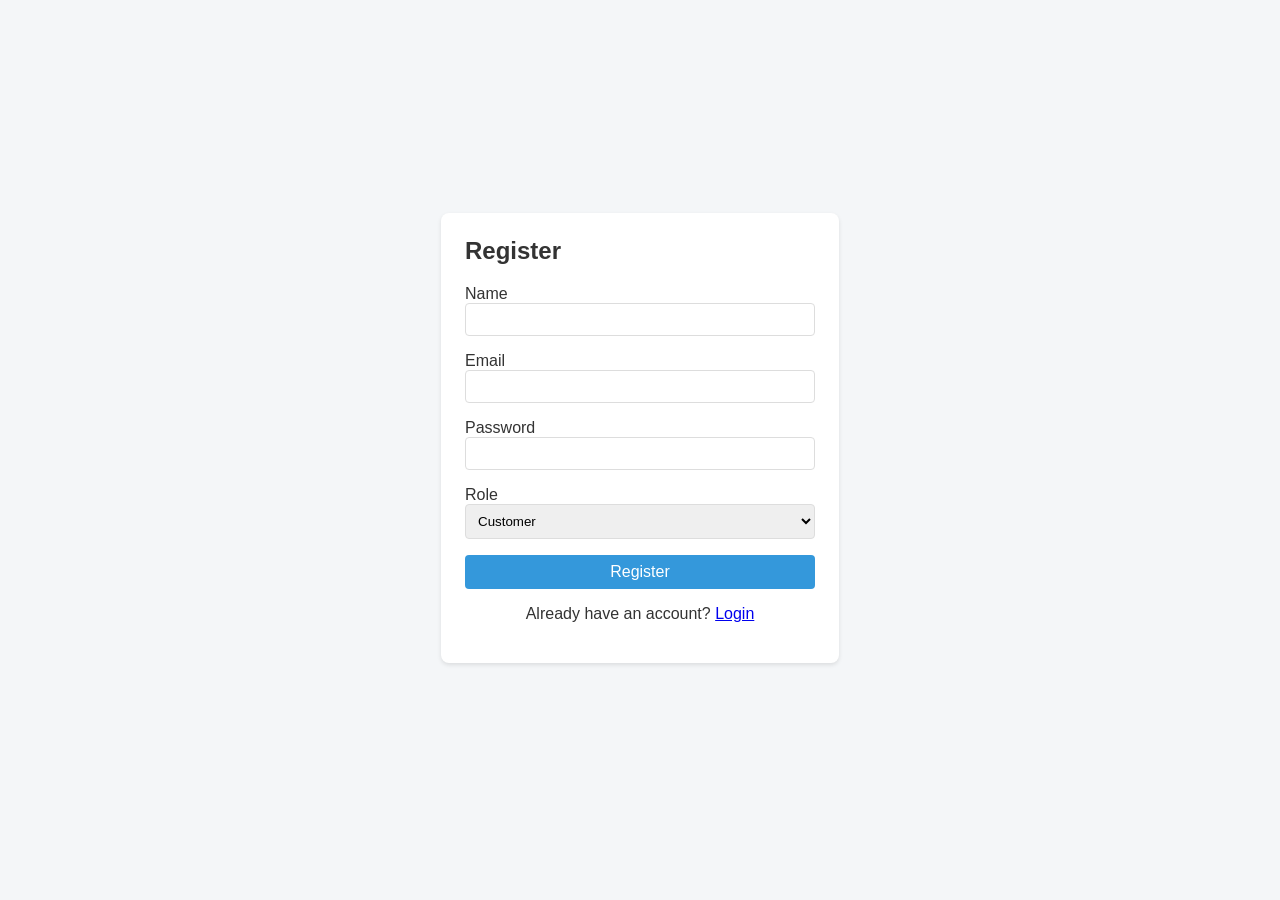
==== frontend/auth/register.html @ 5d61d7de "first commit" ====
<!DOCTYPE html>
<html lang="en">

<head>
    <meta charset="UTF-8">
    <title>Register - Billing System</title>
    <link rel="stylesheet" href="../style.css">
</head>

<body style="display:flex; justify-content:center; align-items:center; height:100vh;">

    <div class="card" style="width: 350px;">
        <h2>Register</h2>
        <form id="registerForm">
            <label>Name</label>
            <input type="text" id="name" required>

            <label>Email</label>
            <input type="email" id="email" required>

            <label>Password</label>
            <input type="password" id="password" required>

            <label>Role</label>
            <select id="role">
                <option value="user">Customer</option>
                <option value="company">Company</option>
            </select>

            <button type="submit" style="width:100%">Register</button>
        </form>
        <p style="text-align:center; margin-top:1rem;">
            Already have an account? <a href="login.html">Login</a>
        </p>
    </div>

    <script src="../config.js"></script>
    <script>
        document.getElementById('registerForm').addEventListener('submit', async (e) => {
            e.preventDefault();
            const name = document.getElementById('name').value;
            const email = document.getElementById('email').value;
            const password = document.getElementById('password').value;
            const role = document.getElementById('role').value;

            try {
                const res = await fetch(`${API_URL}/auth/register`, {
                    method: 'POST',
                    headers: { 'Content-Type': 'application/json' },
                    body: JSON.stringify({ name, email, password, role })
                });

                if (!res.ok) {
                    const err = await res.json();
                    throw new Error(err.detail || 'Registration failed');
                }

                alert('Registration successful! Please login.');
                window.location.href = 'login.html';
            } catch (err) {
                alert(err.message);
            }
        });
    </script>
</body>

</html>
---- frontend/style.css ----
body {
    font-family: 'Segoe UI', Tahoma, Geneva, Verdana, sans-serif;
    margin: 0;
    padding: 0;
    background-color: #f4f6f8;
    color: #333;
}

header {
    background-color: #2c3e50;
    color: white;
    padding: 1rem;
    display: flex;
    justify-content: space-between;
    align-items: center;
}

h1, h2 {
    margin-top: 0;
}

.container {
    max-width: 900px;
    margin: 2rem auto;
    padding: 0 1rem;
}

.card {
    background: white;
    padding: 1.5rem;
    border-radius: 8px;
    box-shadow: 0 2px 4px rgba(0,0,0,0.1);
    margin-bottom: 1.5rem;
}

button {
    background-color: #3498db;
    color: white;
    border: none;
    padding: 0.5rem 1rem;
    border-radius: 4px;
    cursor: pointer;
    font-size: 1rem;
}

button:hover {
    background-color: #2980b9;
}

button.secondary {
    background-color: #95a5a6;
}

button.danger {
    background-color: #e74c3c;
}

input, select {
    padding: 0.5rem;
    border: 1px solid #ddd;
    border-radius: 4px;
    margin-bottom: 1rem;
    width: 100%;
    box-sizing: border-box;
}

table {
    width: 100%;
    border-collapse: collapse;
}

th, td {
    text-align: left;
    padding: 0.75rem;
    border-bottom: 1px solid #eee;
}

th {
    background-color: #f8f9fa;
}

.navbar a {
    color: white;
    text-decoration: none;
    margin-left: 1rem;
}

.status-active { color: #27ae60; font-weight: bold; }
.status-pending { color: #f39c12; font-weight: bold; }
.status-expired { color: #c0392b; font-weight: bold; }
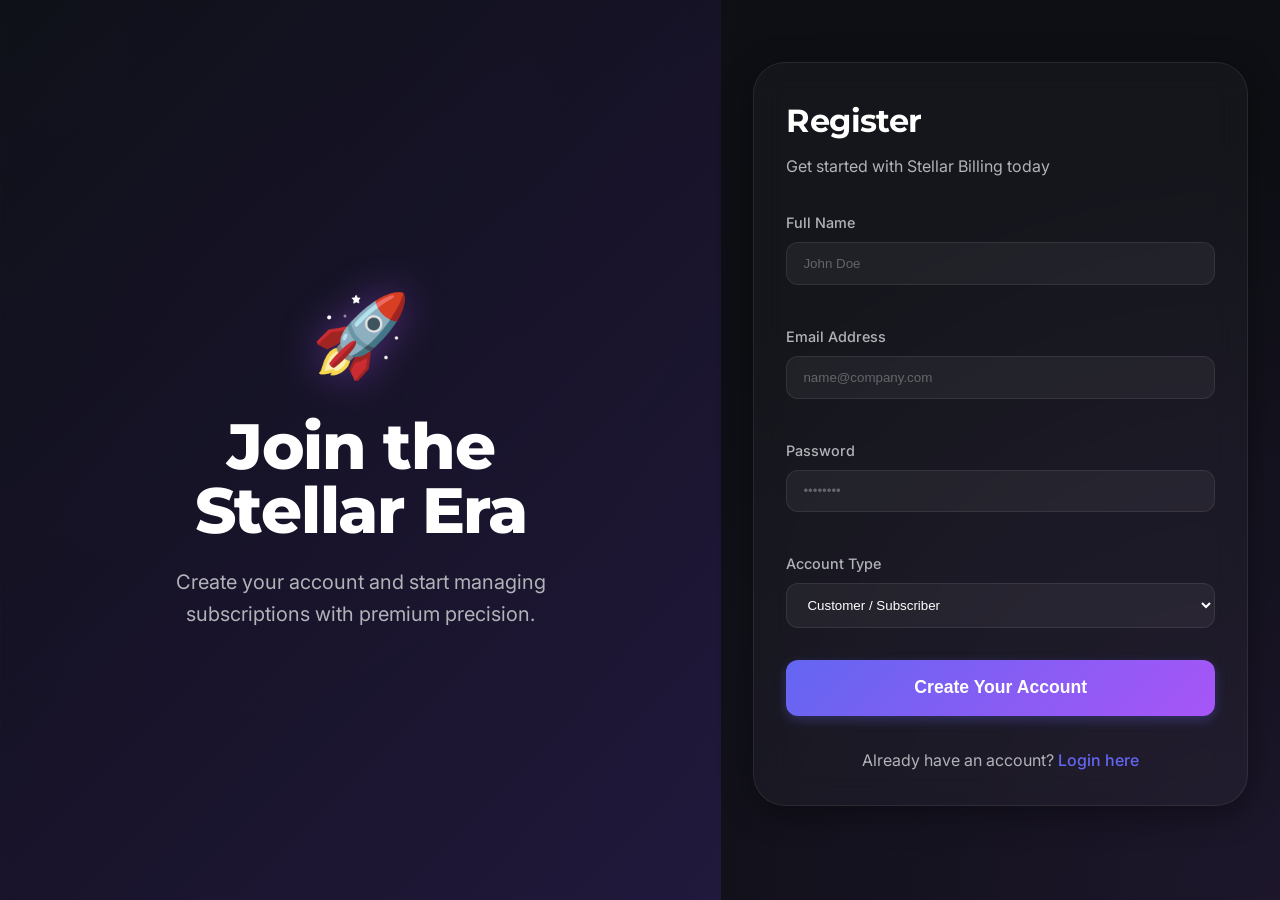
==== commit 610dd5c1: "imporved ui with stitch v1" ====
--- a/frontend/auth/register.html
+++ b/frontend/auth/register.html
@@ -3,35 +3,68 @@
 
 <head>
     <meta charset="UTF-8">
-    <title>Register - Billing System</title>
+    <meta name="viewport" content="width=device-width, initial-scale=1.0">
+    <title>Register - Stellar Billing</title>
     <link rel="stylesheet" href="../style.css">
 </head>
 
-<body style="display:flex; justify-content:center; align-items:center; height:100vh;">
+<body>
+    <div class="dashboard-layout" style="display: flex;">
+        <!-- Left Side: Branding/Illustration -->
+        <div style="flex: 1.2; background: linear-gradient(135deg, rgba(13, 15, 20, 0.8) 0%, rgba(26, 20, 46, 0.8) 50%, rgba(37, 27, 69, 0.8) 100%), url('https://lh3.googleusercontent.com/aida-public/[base64]'); background-size: cover; background-position: center; display: flex; flex-direction: column; justify-content: center; align-items: center; padding: 4rem; position: relative; overflow: hidden;"
+            class="branding-section">
 
-    <div class="card" style="width: 350px;">
-        <h2>Register</h2>
-        <form id="registerForm">
-            <label>Name</label>
-            <input type="text" id="name" required>
+            <div style="z-index: 10; text-align: center;">
+                <div
+                    style="font-size: 5rem; margin-bottom: 1rem; filter: drop-shadow(0 0 20px rgba(168, 85, 247, 0.4));">
+                    🚀</div>
+                <h1 style="font-size: 4rem; font-weight: 800; margin-bottom: 1.5rem; line-height: 1;">Join
+                    the<br>Stellar Era</h1>
+                <p style="font-size: 1.25rem; color: var(--text-secondary); max-width: 400px;">Create your account and
+                    start managing subscriptions with premium precision.</p>
+            </div>
+        </div>
 
-            <label>Email</label>
-            <input type="email" id="email" required>
+        <!-- Right Side: Register Form -->
+        <div style="flex: 1; display: flex; justify-content: center; align-items: center; padding: 2rem;">
+            <div class="card" style="width: 100%; max-width: 500px; border-radius: 32px;">
+                <h2 style="margin-bottom: 0.5rem; font-size: 2rem;">Register</h2>
+                <p style="color: var(--text-secondary); margin-bottom: 2rem;">Get started with Stellar Billing today</p>
 
-            <label>Password</label>
-            <input type="password" id="password" required>
+                <form id="registerForm">
+                    <div style="display: grid; grid-template-columns: 1fr 1fr; gap: 1rem; margin-bottom: 1rem;">
+                        <div style="grid-column: span 2;">
+                            <label>Full Name</label>
+                            <input type="text" id="name" required placeholder="John Doe">
+                        </div>
+                        <div style="grid-column: span 2;">
+                            <label>Email Address</label>
+                            <input type="email" id="email" required placeholder="name@company.com">
+                        </div>
+                        <div style="grid-column: span 2;">
+                            <label>Password</label>
+                            <input type="password" id="password" required placeholder="••••••••">
+                        </div>
+                        <div style="grid-column: span 2;">
+                            <label>Account Type</label>
+                            <select id="role"
+                                style="background: rgba(255, 255, 255, 0.05); border: 1px solid var(--card-border); border-radius: 12px; padding: 0.8rem 1rem; color: white; width: 100%; margin-bottom: 1rem;">
+                                <option value="user" style="background: var(--bg-color);">Customer / Subscriber</option>
+                                <option value="company" style="background: var(--bg-color);">Company / Merchant</option>
+                            </select>
+                        </div>
+                    </div>
 
-            <label>Role</label>
-            <select id="role">
-                <option value="user">Customer</option>
-                <option value="company">Company</option>
-            </select>
+                    <button type="submit" style="width: 100%; height: 56px; font-size: 1.1rem; margin-top: 1rem;">
+                        Create Your Account
+                    </button>
+                </form>
 
-            <button type="submit" style="width:100%">Register</button>
-        </form>
-        <p style="text-align:center; margin-top:1rem;">
-            Already have an account? <a href="login.html">Login</a>
-        </p>
+                <p style="text-align: center; margin-top: 2rem; color: var(--text-secondary);">
+                    Already have an account? <a href="../index.html">Login here</a>
+                </p>
+            </div>
+        </div>
     </div>
 
     <script src="../config.js"></script>
@@ -56,7 +89,7 @@
                 }
 
                 alert('Registration successful! Please login.');
-                window.location.href = 'login.html';
+                window.location.href = 'index.html';
             } catch (err) {
                 alert(err.message);
             }
--- a/frontend/style.css
+++ b/frontend/style.css
@@ -1,90 +1,351 @@
-body {
-    font-family: 'Segoe UI', Tahoma, Geneva, Verdana, sans-serif;
+@import url('https://fonts.googleapis.com/css2?family=Inter:wght@300;400;500;600;700&family=Montserrat:wght@600;700;800&display=swap');
+
+:root {
+    --bg-color: #0d0f14;
+    --card-bg: rgba(255, 255, 255, 0.03);
+    --card-border: rgba(255, 255, 255, 0.08);
+    --text-primary: #ffffff;
+    --text-secondary: #b0b3b8;
+    --accent-primary: #6366f1;
+    /* Indigo */
+    --accent-secondary: #a855f7;
+    /* Violet */
+    --accent-glow: rgba(99, 102, 241, 0.3);
+    --sidebar-bg: rgba(13, 15, 20, 0.95);
+    --success: #10b981;
+    --warning: #f59e0b;
+    --danger: #ef4444;
+    --glass-blur: blur(16px);
+}
+
+* {
+    box-sizing: border-box;
     margin: 0;
     padding: 0;
-    background-color: #f4f6f8;
-    color: #333;
-}
-
-header {
-    background-color: #2c3e50;
+}
+
+body {
+    font-family: 'Inter', sans-serif;
+    background-color: var(--bg-color);
+    background-image:
+        radial-gradient(circle at 0% 0%, rgba(99, 102, 241, 0.1) 0%, transparent 50%),
+        radial-gradient(circle at 100% 100%, rgba(168, 85, 247, 0.1) 0%, transparent 50%);
+    color: var(--text-primary);
+    line-height: 1.6;
+    min-height: 100vh;
+}
+
+h1,
+h2,
+h3 {
+    font-family: 'Montserrat', sans-serif;
+    letter-spacing: -0.02em;
+}
+
+/* Glassmorphism Card */
+.card {
+    background: var(--card-bg);
+    backdrop-filter: var(--glass-blur);
+    -webkit-backdrop-filter: var(--glass-blur);
+    border: 1px solid var(--card-border);
+    border-radius: 24px;
+    padding: 2rem;
+    box-shadow: 0 8px 32px 0 rgba(0, 0, 0, 0.37);
+    margin-bottom: 2rem;
+    transition: transform 0.3s ease, border-color 0.3s ease;
+}
+
+.card:hover {
+    border-color: rgba(255, 255, 255, 0.15);
+}
+
+/* Premium Buttons */
+button {
+    background: linear-gradient(135deg, var(--accent-primary), var(--accent-secondary));
     color: white;
+    border: none;
+    padding: 0.8rem 1.5rem;
+    border-radius: 12px;
+    font-weight: 600;
+    cursor: pointer;
+    transition: all 0.3s cubic-bezier(0.4, 0, 0.2, 1);
+    box-shadow: 0 4px 12px var(--accent-glow);
+    display: flex;
+    align-items: center;
+    justify-content: center;
+    gap: 0.5rem;
+}
+
+button:hover {
+    transform: translateY(-2px);
+    box-shadow: 0 8px 24px var(--accent-glow);
+    filter: brightness(1.1);
+}
+
+button.secondary {
+    background: rgba(255, 255, 255, 0.05);
+    border: 1px solid var(--card-border);
+    box-shadow: none;
+}
+
+button.secondary:hover {
+    background: rgba(255, 255, 255, 0.1);
+}
+
+/* Inputs with soft glow */
+input {
+    background: rgba(255, 255, 255, 0.05);
+    border: 1px solid var(--card-border);
+    border-radius: 12px;
+    padding: 0.8rem 1rem;
+    color: white;
+    width: 100%;
+    margin-bottom: 1.5rem;
+    transition: all 0.3s ease;
+}
+
+input:focus {
+    outline: none;
+    border-color: var(--accent-primary);
+    background: rgba(255, 255, 255, 0.08);
+    box-shadow: 0 0 0 4px var(--accent-glow);
+}
+
+input::placeholder {
+    color: rgba(255, 255, 255, 0.3);
+}
+
+label {
+    display: block;
+    margin-bottom: 0.5rem;
+    font-size: 0.9rem;
+    font-weight: 500;
+    color: var(--text-secondary);
+}
+
+/* Table Redesign */
+table {
+    width: 100%;
+    border-collapse: separate;
+    border-spacing: 0 0.5rem;
+}
+
+th {
+    text-align: left;
     padding: 1rem;
+    color: var(--text-secondary);
+    font-weight: 500;
+    font-size: 0.85rem;
+    text-transform: uppercase;
+    letter-spacing: 0.05em;
+}
+
+td {
+    padding: 1.2rem 1rem;
+    background: rgba(255, 255, 255, 0.02);
+    border-top: 1px solid var(--card-border);
+    border-bottom: 1px solid var(--card-border);
+}
+
+td:first-child {
+    border-left: 1px solid var(--card-border);
+    border-top-left-radius: 12px;
+    border-bottom-left-radius: 12px;
+}
+
+td:last-child {
+    border-right: 1px solid var(--card-border);
+    border-top-right-radius: 12px;
+    border-bottom-right-radius: 12px;
+}
+
+/* Status Badges */
+[class^="status-"] {
+    padding: 0.4rem 0.8rem;
+    border-radius: 99px;
+    font-size: 0.75rem;
+    font-weight: 700;
+    text-transform: uppercase;
+}
+
+.status-active,
+.status-paid,
+.status-success {
+    background: rgba(16, 185, 129, 0.1);
+    color: var(--success);
+}
+
+.status-pending {
+    background: rgba(245, 158, 11, 0.1);
+    color: var(--warning);
+}
+
+.status-expired,
+.status-failed {
+    background: rgba(239, 68, 68, 0.1);
+    color: var(--danger);
+}
+
+/* Sidebar Layout Overhaul */
+.dashboard-layout {
+    display: flex;
+    height: 100vh;
+    overflow: hidden;
+}
+
+.sidebar {
+    width: 280px;
+    background: var(--sidebar-bg);
+    border-right: 1px solid var(--card-border);
+    display: flex;
+    flex-direction: column;
+    transition: width 0.3s cubic-bezier(0.4, 0, 0.2, 1);
+    z-index: 100;
+}
+
+.sidebar.retracted {
+    width: 80px;
+}
+
+.sidebar-header {
+    padding: 2rem;
+    display: flex;
+    align-items: center;
+    justify-content: space-between;
+}
+
+.sidebar-title {
+    font-family: 'Montserrat', sans-serif;
+    font-weight: 800;
+    font-size: 1.5rem;
+    background: linear-gradient(to right, #fff, #b0b3b8);
+    -webkit-background-clip: text;
+    background-clip: text;
+    -webkit-text-fill-color: transparent;
+}
+
+.sidebar-toggle {
+    background: rgba(255, 255, 255, 0.05);
+    border: none;
+    padding: 0.5rem;
+    border-radius: 8px;
+    color: white;
+    cursor: pointer;
+    box-shadow: none;
+}
+
+.sidebar-nav {
+    flex-grow: 1;
+    padding: 1rem;
+}
+
+.nav-item {
+    display: flex;
+    align-items: center;
+    padding: 1rem;
+    border-radius: 12px;
+    margin-bottom: 0.5rem;
+    transition: all 0.2s ease;
+    cursor: pointer;
+    color: var(--text-secondary);
+}
+
+.nav-item:hover {
+    background: rgba(255, 255, 255, 0.05);
+    color: white;
+}
+
+.nav-item.active {
+    background: rgba(99, 102, 241, 0.1);
+    color: var(--accent-primary);
+    position: relative;
+}
+
+.nav-item.active::after {
+    content: '';
+    position: absolute;
+    right: 0;
+    width: 4px;
+    height: 20px;
+    background: var(--accent-primary);
+    border-radius: 4px 0 0 4px;
+}
+
+.nav-icon {
+    font-size: 1.2rem;
+    width: 24px;
+    margin-right: 1rem;
+}
+
+.sidebar.retracted .nav-text,
+.sidebar.retracted .sidebar-title {
+    display: none;
+}
+
+.sidebar.retracted .nav-item {
+    justify-content: center;
+}
+
+.sidebar.retracted .nav-icon {
+    margin-right: 0;
+}
+
+/* Main Content */
+.main-content {
+    flex-grow: 1;
+    padding: 3rem;
+    overflow-y: auto;
+    background: transparent;
+}
+
+header h1 {
+    font-size: 2.5rem;
+    margin-bottom: 0.5rem;
+}
+
+.user-profile {
+    background: var(--card-bg);
+    padding: 0.5rem 1rem;
+    border-radius: 16px;
+    border: 1px solid var(--card-border);
+}
+
+/* Links */
+a {
+    color: var(--accent-primary);
+    text-decoration: none;
+    font-weight: 500;
+}
+
+a:hover {
+    text-decoration: underline;
+}
+
+/* Animations */
+@keyframes fadeIn {
+    from {
+        opacity: 0;
+        transform: translateY(10px);
+    }
+
+    to {
+        opacity: 1;
+        transform: translateY(0);
+    }
+}
+
+.tab-content {
+    display: none;
+}
+
+.tab-content.active {
+    display: block;
+    animation: fadeIn 0.4s ease forwards;
+}
+
+/* Utilities */
+.flex-between {
     display: flex;
     justify-content: space-between;
     align-items: center;
-}
-
-h1, h2 {
-    margin-top: 0;
-}
-
-.container {
-    max-width: 900px;
-    margin: 2rem auto;
-    padding: 0 1rem;
-}
-
-.card {
-    background: white;
-    padding: 1.5rem;
-    border-radius: 8px;
-    box-shadow: 0 2px 4px rgba(0,0,0,0.1);
-    margin-bottom: 1.5rem;
-}
-
-button {
-    background-color: #3498db;
-    color: white;
-    border: none;
-    padding: 0.5rem 1rem;
-    border-radius: 4px;
-    cursor: pointer;
-    font-size: 1rem;
-}
-
-button:hover {
-    background-color: #2980b9;
-}
-
-button.secondary {
-    background-color: #95a5a6;
-}
-
-button.danger {
-    background-color: #e74c3c;
-}
-
-input, select {
-    padding: 0.5rem;
-    border: 1px solid #ddd;
-    border-radius: 4px;
-    margin-bottom: 1rem;
-    width: 100%;
-    box-sizing: border-box;
-}
-
-table {
-    width: 100%;
-    border-collapse: collapse;
-}
-
-th, td {
-    text-align: left;
-    padding: 0.75rem;
-    border-bottom: 1px solid #eee;
-}
-
-th {
-    background-color: #f8f9fa;
-}
-
-.navbar a {
-    color: white;
-    text-decoration: none;
-    margin-left: 1rem;
-}
-
-.status-active { color: #27ae60; font-weight: bold; }
-.status-pending { color: #f39c12; font-weight: bold; }
-.status-expired { color: #c0392b; font-weight: bold; }
+}
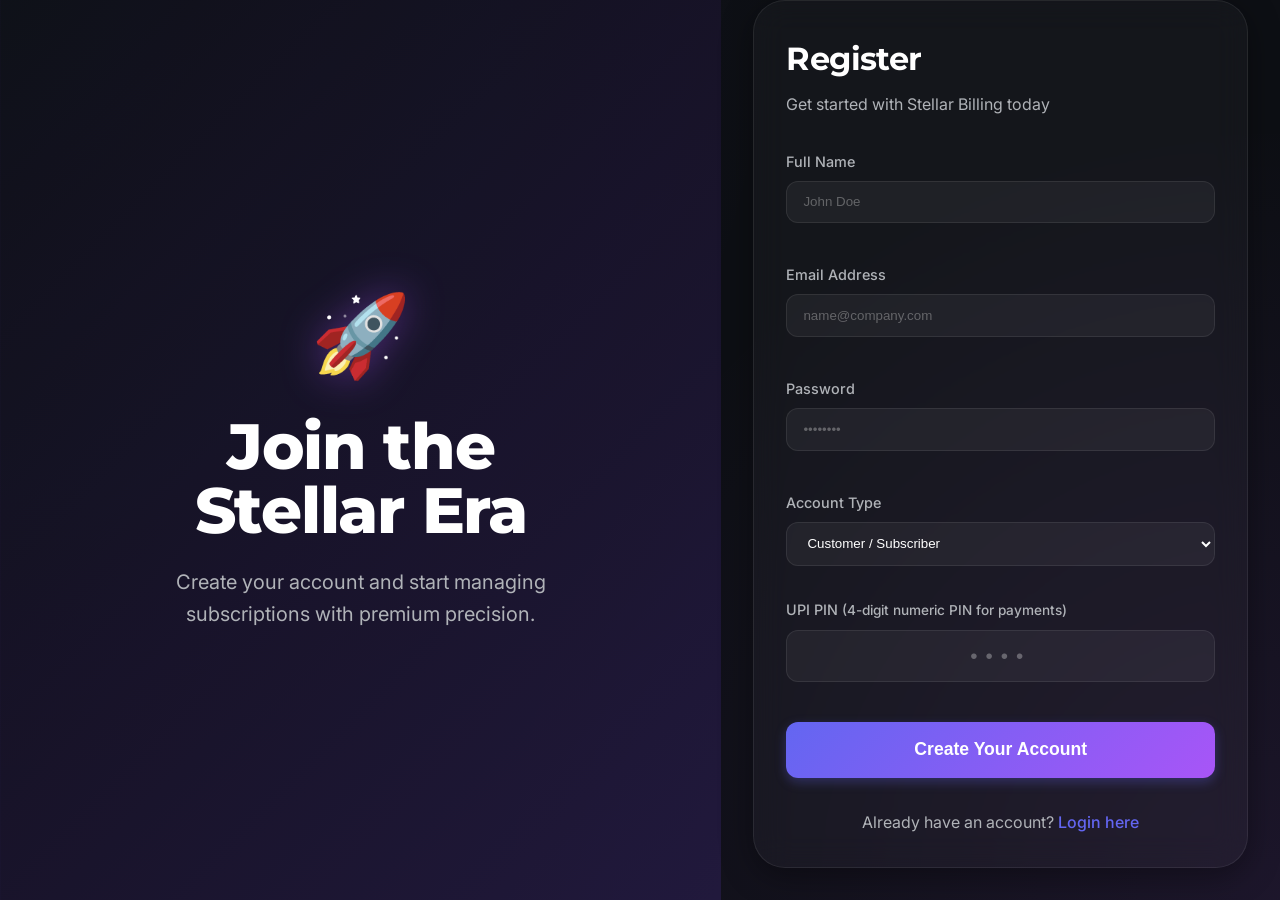
==== commit cfab9b3b: "minor improvements" ====
--- a/frontend/auth/register.html
+++ b/frontend/auth/register.html
@@ -53,6 +53,11 @@
                                 <option value="company" style="background: var(--bg-color);">Company / Merchant</option>
                             </select>
                         </div>
+                        <div style="grid-column: span 2;" id="upiPinGroup">
+                            <label>UPI PIN <span style="color: var(--text-secondary); font-size: 0.85rem;">(4-digit numeric PIN for payments)</span></label>
+                            <input type="password" id="upiPin" maxlength="4" pattern="[0-9]{4}" inputmode="numeric" placeholder="••••"
+                                style="letter-spacing: 0.5rem; text-align: center; font-size: 1.3rem;">
+                        </div>
                     </div>
 
                     <button type="submit" style="width: 100%; height: 56px; font-size: 1.1rem; margin-top: 1rem;">
@@ -69,6 +74,24 @@
 
     <script src="../config.js"></script>
     <script>
+        // Toggle UPI PIN field based on role
+        const roleSelect = document.getElementById('role');
+        const upiPinGroup = document.getElementById('upiPinGroup');
+        const upiPinInput = document.getElementById('upiPin');
+
+        function toggleUpiField() {
+            if (roleSelect.value === 'user') {
+                upiPinGroup.style.display = 'block';
+                upiPinInput.required = true;
+            } else {
+                upiPinGroup.style.display = 'none';
+                upiPinInput.required = false;
+                upiPinInput.value = '';
+            }
+        }
+        roleSelect.addEventListener('change', toggleUpiField);
+        toggleUpiField(); // initial state
+
         document.getElementById('registerForm').addEventListener('submit', async (e) => {
             e.preventDefault();
             const name = document.getElementById('name').value;
@@ -76,11 +99,23 @@
             const password = document.getElementById('password').value;
             const role = document.getElementById('role').value;
 
+            const body = { name, email, password, role };
+
+            // Add UPI PIN for user accounts
+            if (role === 'user') {
+                const pin = document.getElementById('upiPin').value;
+                if (!/^[0-9]{4}$/.test(pin)) {
+                    alert('Please enter a valid 4-digit UPI PIN');
+                    return;
+                }
+                body.upi_pin = parseInt(pin, 10);
+            }
+
             try {
                 const res = await fetch(`${API_URL}/auth/register`, {
                     method: 'POST',
                     headers: { 'Content-Type': 'application/json' },
-                    body: JSON.stringify({ name, email, password, role })
+                    body: JSON.stringify(body)
                 });
 
                 if (!res.ok) {
@@ -89,7 +124,7 @@
                 }
 
                 alert('Registration successful! Please login.');
-                window.location.href = 'index.html';
+                window.location.href = '/';
             } catch (err) {
                 alert(err.message);
             }
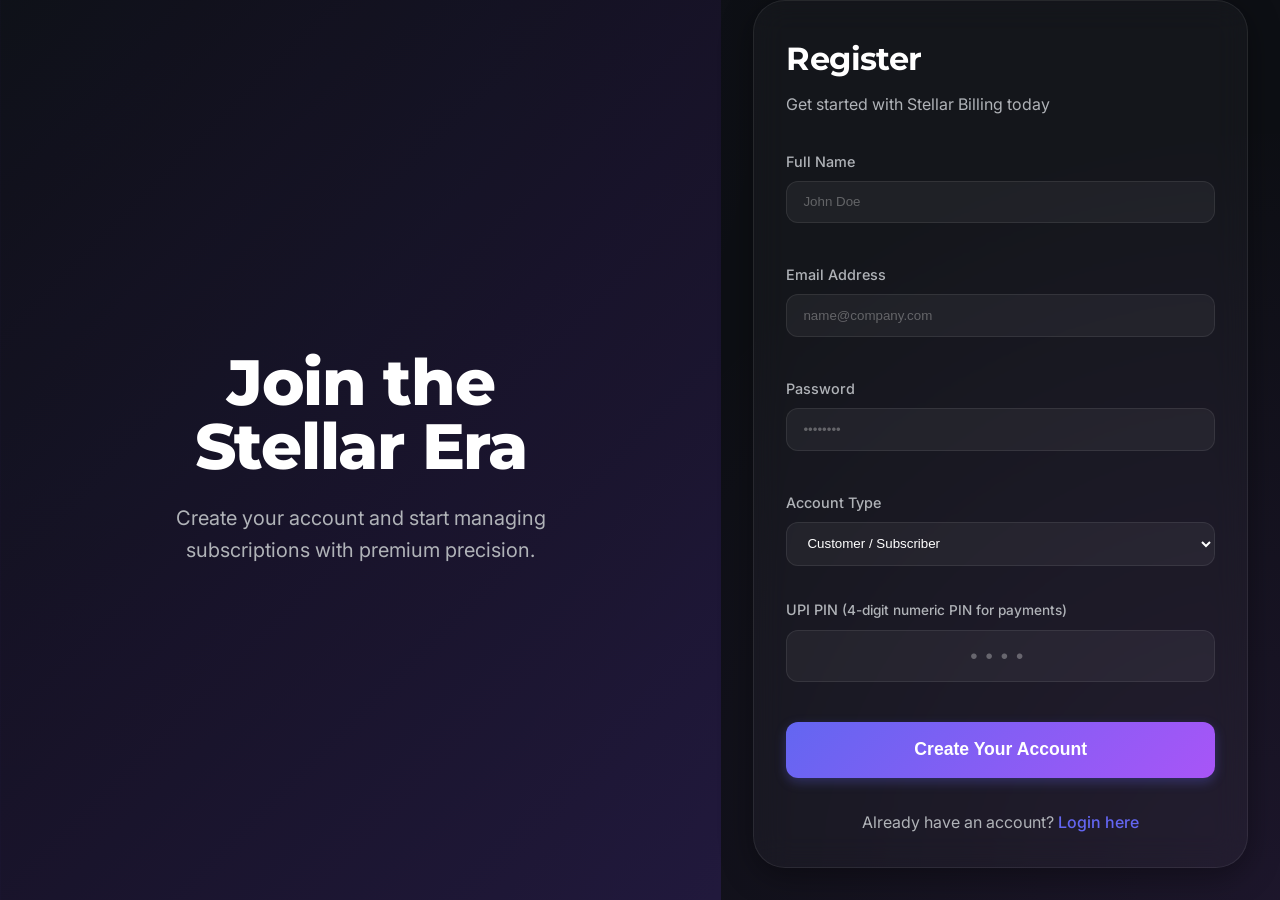
==== commit 498a67c0: "added a backend connection status widget" ====
--- a/frontend/auth/register.html
+++ b/frontend/auth/register.html
@@ -17,7 +17,7 @@
             <div style="z-index: 10; text-align: center;">
                 <div
                     style="font-size: 5rem; margin-bottom: 1rem; filter: drop-shadow(0 0 20px rgba(168, 85, 247, 0.4));">
-                    🚀</div>
+                </div>
                 <h1 style="font-size: 4rem; font-weight: 800; margin-bottom: 1.5rem; line-height: 1;">Join
                     the<br>Stellar Era</h1>
                 <p style="font-size: 1.25rem; color: var(--text-secondary); max-width: 400px;">Create your account and
@@ -54,8 +54,10 @@
                             </select>
                         </div>
                         <div style="grid-column: span 2;" id="upiPinGroup">
-                            <label>UPI PIN <span style="color: var(--text-secondary); font-size: 0.85rem;">(4-digit numeric PIN for payments)</span></label>
-                            <input type="password" id="upiPin" maxlength="4" pattern="[0-9]{4}" inputmode="numeric" placeholder="••••"
+                            <label>UPI PIN <span style="color: var(--text-secondary); font-size: 0.85rem;">(4-digit
+                                    numeric PIN for payments)</span></label>
+                            <input type="password" id="upiPin" maxlength="4" pattern="[0-9]{4}" inputmode="numeric"
+                                placeholder="••••"
                                 style="letter-spacing: 0.5rem; text-align: center; font-size: 1.3rem;">
                         </div>
                     </div>
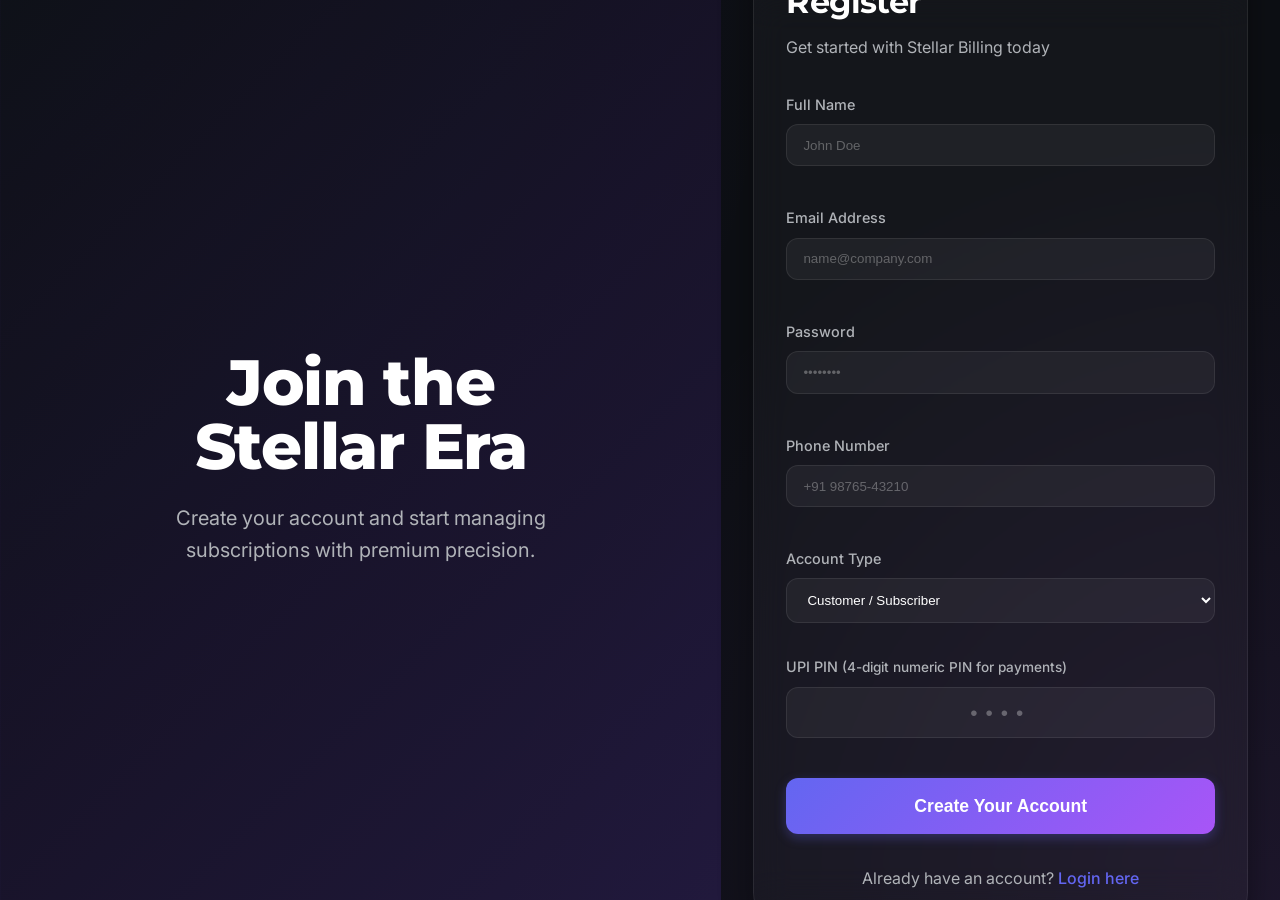
==== commit 33da44dd: "migrated from legacy file db to sqlite" ====
--- a/frontend/auth/register.html
+++ b/frontend/auth/register.html
@@ -44,6 +44,10 @@
                         <div style="grid-column: span 2;">
                             <label>Password</label>
                             <input type="password" id="password" required placeholder="••••••••">
+                        </div>
+                        <div style="grid-column: span 2;">
+                            <label>Phone Number</label>
+                            <input type="tel" id="phoneNumber" required placeholder="+91 98765-43210">
                         </div>
                         <div style="grid-column: span 2;">
                             <label>Account Type</label>
@@ -100,8 +104,9 @@
             const email = document.getElementById('email').value;
             const password = document.getElementById('password').value;
             const role = document.getElementById('role').value;
+            const phone_number = document.getElementById('phoneNumber').value;
 
-            const body = { name, email, password, role };
+            const body = { name, email, password, role, phone_number };
 
             // Add UPI PIN for user accounts
             if (role === 'user') {
